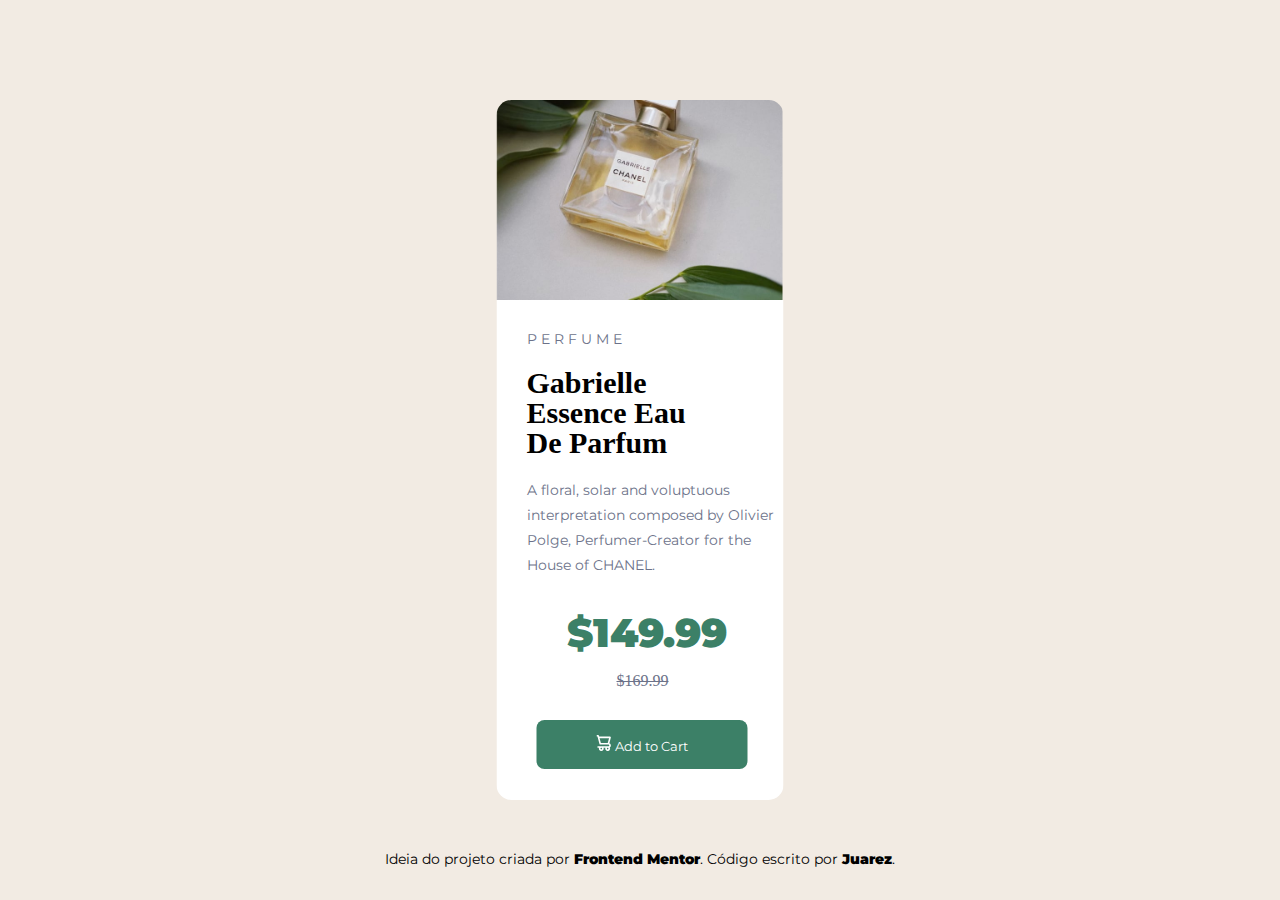
==== projeto-01/index.html @ 6459796d "Ajustes." ====
<!DOCTYPE html>
<html lang="en">

<head>
  <meta charset="UTF-8">
  <meta name="viewport" content="width=device-width, initial-scale=1.0">
  <link rel="icon" type="image/png" sizes="32x32" href="./imagens/favicon-32x32.png">
  <link rel="stylesheet" href="style.css">
  <link rel="stylesheet" href="media-query.css">
  <title>Frontend Mentor | Product preview card component</title>
</head>

<body>
  <main id="anuncio">

    <section id="imagem">
      <img src="./imagens/image-product-desktop.jpg" alt="foto-perfume">
    </section>
    <section id="principal">
      <p id="perfume">P E R F U M E </p>
      <h1>Gabrielle Essence Eau De Parfum</h1>
      <p id="explicacao">
        A floral, solar and voluptuous interpretation composed by Olivier Polge,
        Perfumer-Creator for the House of CHANEL.
      </p>
      <ul>
        <li id="preco1">$149.99</li>
        <li id="preco2"><s>$169.99</s></li>
      </ul>
      <button id="botao"> <svg id: icone width="15" height="16" xmlns="http://www.w3.org/2000/svg">
          <path
            d="M14.383 10.388a2.397 2.397 0 0 0-1.518-2.222l1.494-5.593a.8.8 0 0 0-.144-.695.8.8 0 0 0-.631-.28H2.637L2.373.591A.8.8 0 0 0 1.598 0H0v1.598h.983l1.982 7.4a.8.8 0 0 0 .799.59h8.222a.8.8 0 0 1 0 1.599H1.598a.8.8 0 1 0 0 1.598h.943a2.397 2.397 0 1 0 4.507 0h1.885a2.397 2.397 0 1 0 4.331-.376 2.397 2.397 0 0 0 1.12-2.021ZM11.26 7.99H4.395L3.068 3.196h9.477L11.26 7.991Zm-6.465 6.392a.8.8 0 1 1 0-1.598.8.8 0 0 1 0 1.598Zm6.393 0a.8.8 0 1 1 0-1.598.8.8 0 0 1 0 1.598Z"
            fill="#FFF" />
        </svg> Add to Cart</button>
    </section>

  </main>
  <footer id="creditos">
    <p>
      Ideia do projeto criada por <a href="https://www.frontendmentor.io?ref=challenge" target="_blank">Frontend
        Mentor</a>.
      Código escrito por <a href="#">Juarez</a>.
    </p>
  </footer>
</body>

</html>
---- projeto-01/style.css ----
@charset "utf-8";

@import url('https://fonts.googleapis.com/css2?family=Montserrat:wght@500;700&display=swap');

* {
    margin: 0px;
    padding: 0px;
    box-sizing: border-box;
}

body {
    background-color: hsl(30, 38%, 92%);
    height: 100vh;
    width: 100vw;
}

img {
    width: 350px;
    height:500px;
}

section#imagem {
    height: 500px;
}

main#anuncio {
    display: flex;
    position: absolute;
    overflow: hidden;
    top: 50%;
    left: 50%;
    transform: translate(-50%, -50%);
    border-radius: 15px;
    border: none;
}



section#principal {
    background-color: white;
    width: 300px;
    height: 500px;
}

#perfume {
    color: hsl(228, 12%, 48%);
    font-family: 'Montserrat', sans-serif;
    font-size: 14px;
    padding-top: 30px;
    padding-left: 30px;
    padding-bottom: 10px;
    margin-bottom: 0px;
}


section#principal h1 {
    padding-top: 10px;
    padding-left: 30px;
    margin-right: 70px;
    font-size: 30px;
    line-height: 30px;
}

#explicacao {
    font-size: 14px;
    line-height: 25px;
    color: hsl(228, 12%, 48%);
    padding-top: 20px;
    padding-left: 30px;
    font-family: 'Montserrat', sans-serif;
}

ul {
    padding-top: 30px;
    padding-left: 70px;
    list-style-type: none;
}

#preco1 {
    font-weight: 900;
    font-size: 40px;
    color: hsl(158, 36%, 37%);
    font-family: 'Montserrat', sans-serif;
}

#preco2 {
    padding-top: 15px;
    padding-left: 50px;
    color: hsl(228, 12%, 48%);
}

#botao {
    margin-top: 30px;
    margin-left: 40px;
    margin-bottom: 15px;
    padding-left: 60px;
    padding-right: 60px;
    padding-top: 15px;
    padding-bottom: 15px;
    background-color: hsl(158, 36%, 37%);
    color: white;
    border: none;
    border-radius: 8px;
    font-family: 'Montserrat', sans-serif;
}

#botao:hover {
    cursor: pointer;
    background-color: hsl(158, 35%, 24%);;
}



footer#creditos {
    width: 100%;
    height: 50px;
    position: absolute;
    bottom: 0;
    left: 0;
    margin-top: 0px;
    padding-top: 0px;
}

footer#creditos p {
    text-align: center;
    font-size: 14px;
    font-family: 'Montserrat', sans-serif;
}

footer#creditos a {
    text-decoration: none;
    color: black;
    font-weight: 900;
}

footer#creditos a:hover {
    text-decoration: underline;
}
---- projeto-01/media-query.css ----
@charset "utf-8";

@media screen  and (min-width: 375px) and (max-width: 1440px){
    main#anuncio {
        display: block;
        height: 700px;
        width: 287px;
    }

    section#principal {
        height: 700px;
        width: 287px;
    }


    img {
        display: none;
    }

    section#imagem {
        background-image: url('./imagens/image-product-mobile.jpg');
        background-repeat: no-repeat;
        background-size: contain;
        background-attachment: scroll;
        height:200px;
    }
    }
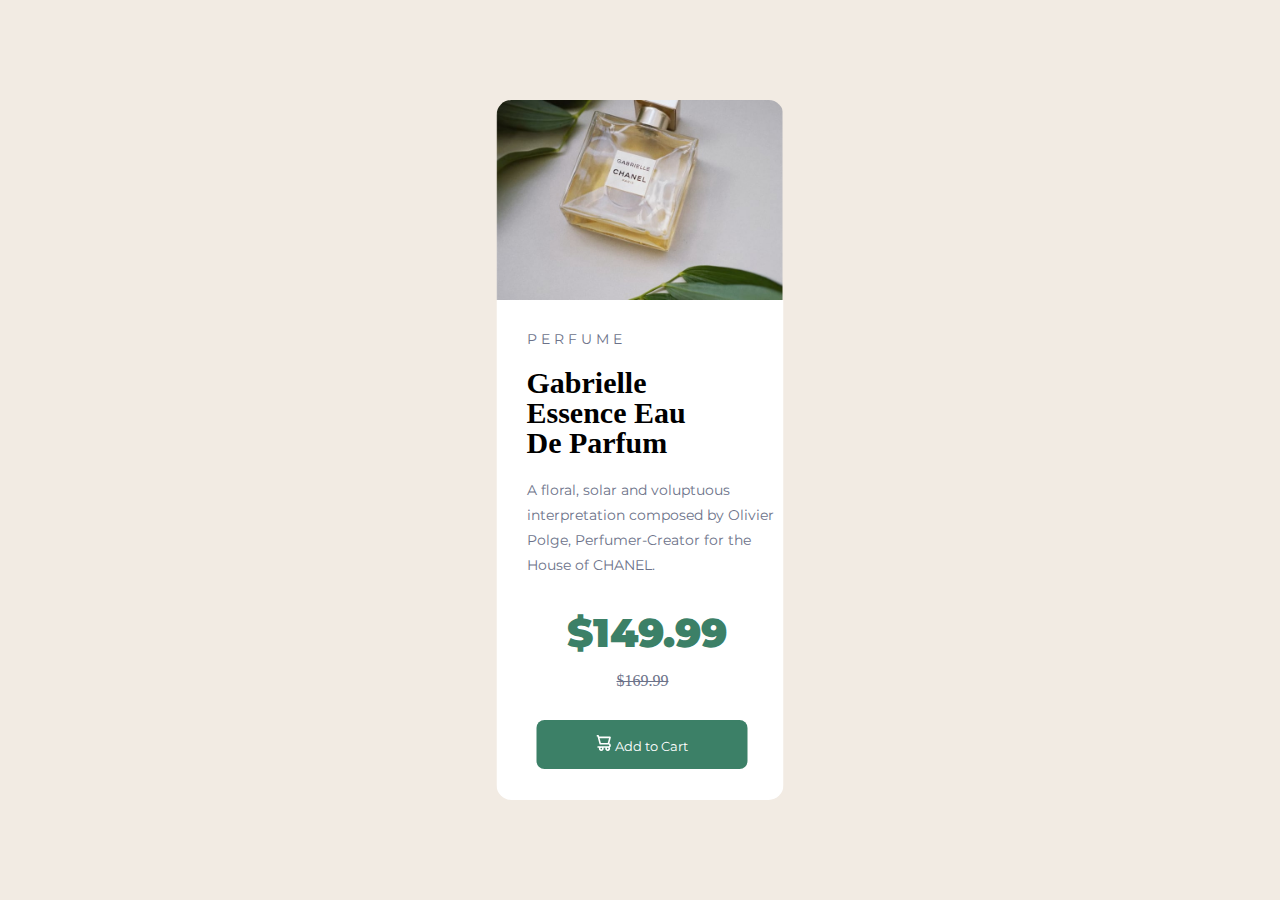
==== commit 51c88985: "Teste de compatibilidade com o media query." ====
--- a/projeto-01/index.html
+++ b/projeto-01/index.html
@@ -1,20 +1,20 @@
 <!DOCTYPE html>
-<html lang="en">
+<html lang="pt-br">
 
 <head>
   <meta charset="UTF-8">
   <meta name="viewport" content="width=device-width, initial-scale=1.0">
-  <link rel="icon" type="image/png" sizes="32x32" href="./imagens/favicon-32x32.png">
+  <link rel="icon" type="image/png" sizes="32x32" href="imagens/favicon-32x32.png">
   <link rel="stylesheet" href="style.css">
   <link rel="stylesheet" href="media-query.css">
-  <title>Frontend Mentor | Product preview card component</title>
+  <title>Product preview card component</title>
 </head>
 
 <body>
   <main id="anuncio">
 
     <section id="imagem">
-      <img src="./imagens/image-product-desktop.jpg" alt="foto-perfume">
+      <img src="imagens/image-product-desktop.jpg" alt="foto-perfume">
     </section>
     <section id="principal">
       <p id="perfume">P E R F U M E </p>
@@ -35,13 +35,6 @@
     </section>
 
   </main>
-  <footer id="creditos">
-    <p>
-      Ideia do projeto criada por <a href="https://www.frontendmentor.io?ref=challenge" target="_blank">Frontend
-        Mentor</a>.
-      Código escrito por <a href="#">Juarez</a>.
-    </p>
-  </footer>
 </body>
 
 </html>--- a/projeto-01/media-query.css
+++ b/projeto-01/media-query.css
@@ -18,7 +18,7 @@
     }
 
     section#imagem {
-        background-image: url('./imagens/image-product-mobile.jpg');
+        background-image: url('imagens/image-product-mobile.jpg');
         background-repeat: no-repeat;
         background-size: contain;
         background-attachment: scroll;
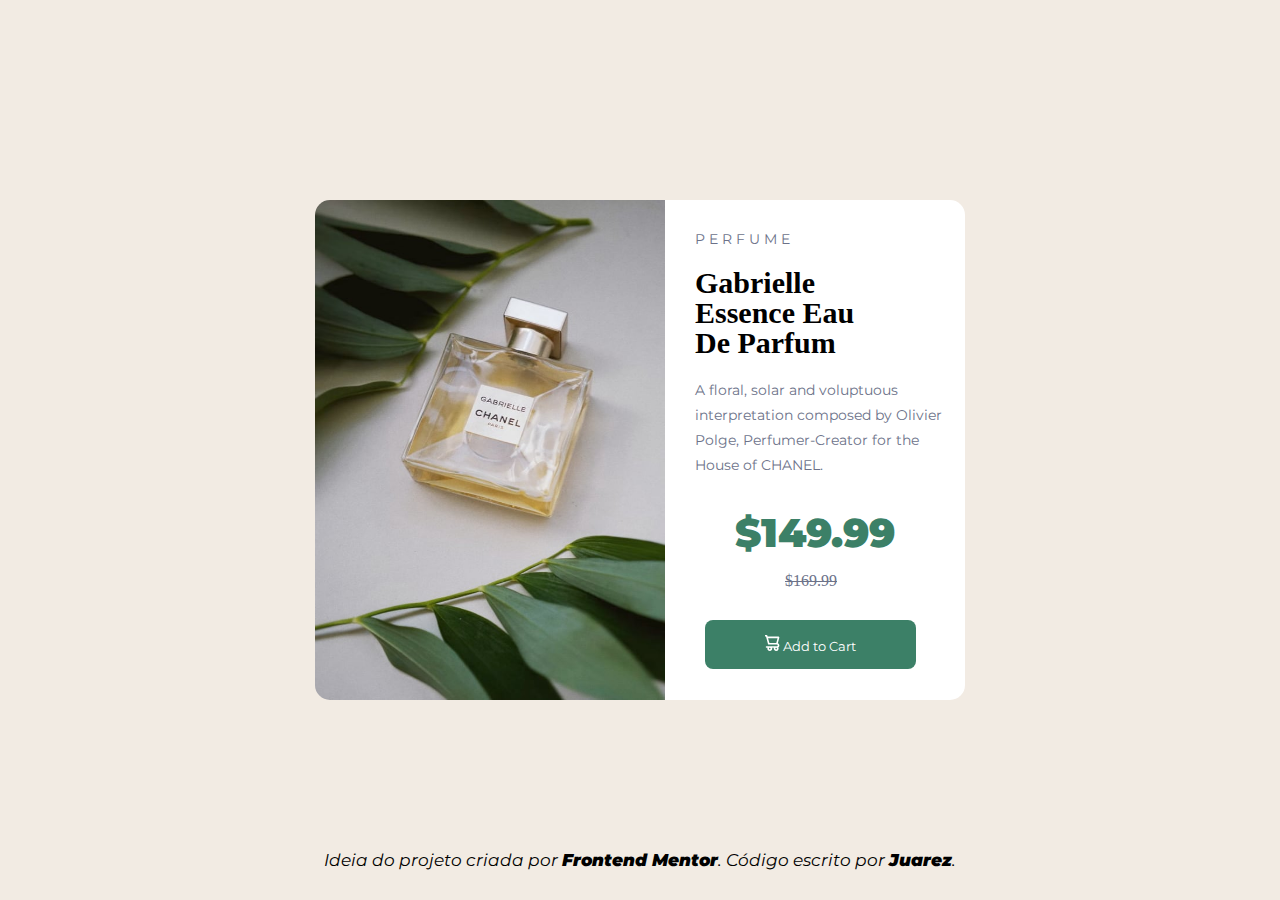
==== commit 868e95ca: "Fiz mudanças de media queries no footer." ====
--- a/projeto-01/index.html
+++ b/projeto-01/index.html
@@ -35,6 +35,16 @@
     </section>
 
   </main>
+
+  <footer id="creditos">
+    <p>
+      <i>
+        Ideia do projeto criada por <a href="https://www.frontendmentor.io?ref=challenge" target="_blank">Frontend
+          Mentor</a>.
+        Código escrito por <a href="#">Juarez</a>.
+      </i>
+    </p>
+  </footer>
 </body>
 
 </html>--- a/projeto-01/style.css
+++ b/projeto-01/style.css
@@ -123,7 +123,7 @@
 
 footer#creditos p {
     text-align: center;
-    font-size: 14px;
+    font-size: 17px;
     font-family: 'Montserrat', sans-serif;
 }
 
--- a/projeto-01/media-query.css
+++ b/projeto-01/media-query.css
@@ -1,6 +1,6 @@
 @charset "utf-8";
 
-@media screen  and (min-width: 375px) and (max-width: 1440px){
+@media screen  and (min-width: 375px) and (max-width: 768px){
     main#anuncio {
         display: block;
         height: 700px;
@@ -24,5 +24,11 @@
         background-attachment: scroll;
         height:200px;
     }
+
+    footer#creditos {
+        padding-top: 600px;
+        margin-top: 600px;
+    }
     }
 
+
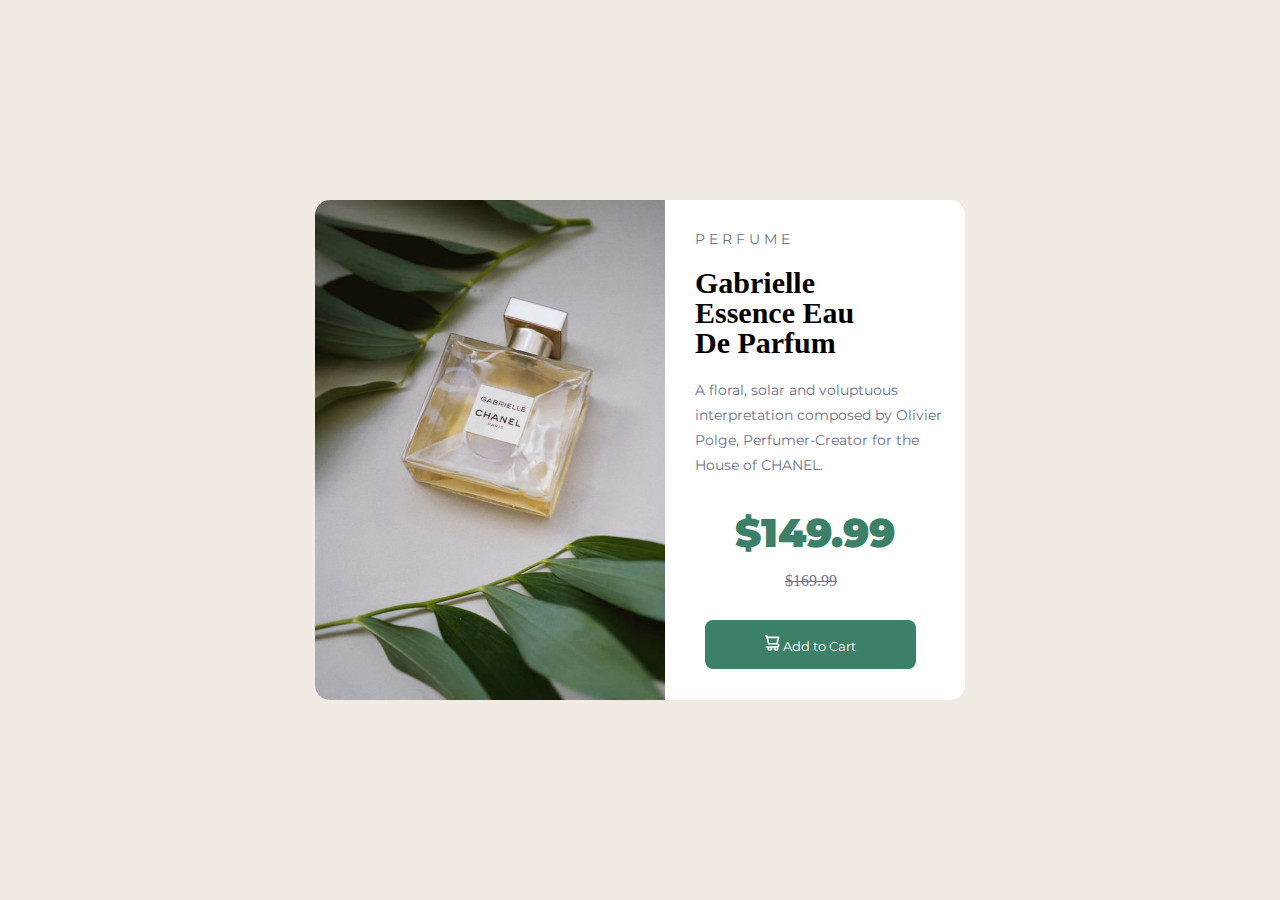
==== commit 7f3c07b4: "." ====
--- a/projeto-01/index.html
+++ b/projeto-01/index.html
@@ -36,15 +36,6 @@
 
   </main>
 
-  <footer id="creditos">
-    <p>
-      <i>
-        Ideia do projeto criada por <a href="https://www.frontendmentor.io?ref=challenge" target="_blank">Frontend
-          Mentor</a>.
-        Código escrito por <a href="#">Juarez</a>.
-      </i>
-    </p>
-  </footer>
 </body>
 
 </html>--- a/projeto-01/style.css
+++ b/projeto-01/style.css
@@ -116,9 +116,6 @@
     height: 50px;
     position: absolute;
     bottom: 0;
-    left: 0;
-    margin-top: 0px;
-    padding-top: 0px;
 }
 
 footer#creditos p {
--- a/projeto-01/media-query.css
+++ b/projeto-01/media-query.css
@@ -26,8 +26,10 @@
     }
 
     footer#creditos {
-        padding-top: 600px;
-        margin-top: 600px;
+        position: relative;
+        padding-top: 820px;
+        padding-left: 20px;
+        padding-right: 20px;
     }
     }
 
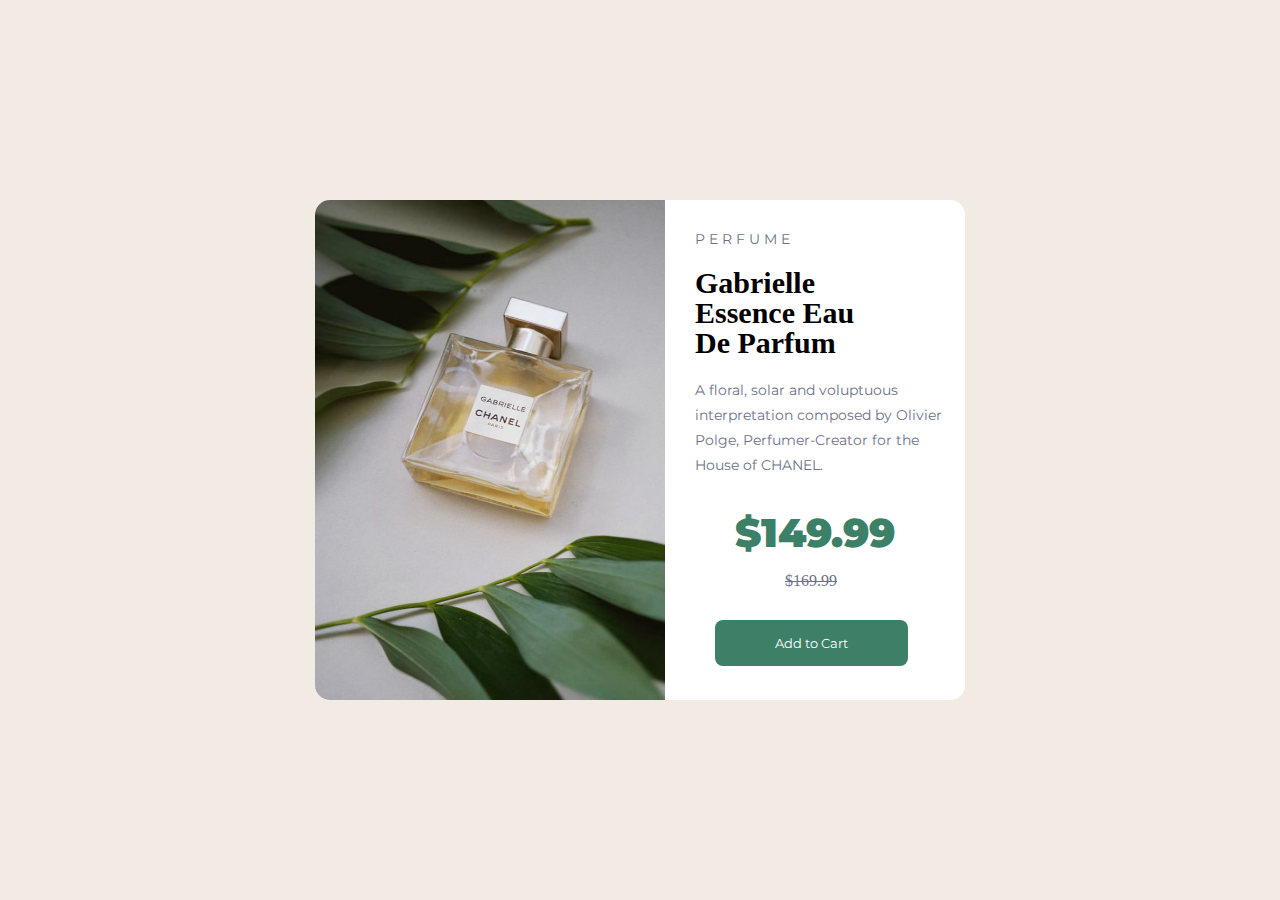
==== commit 0f6f09e4: "." ====
--- a/projeto-01/index.html
+++ b/projeto-01/index.html
@@ -27,11 +27,7 @@
         <li id="preco1">$149.99</li>
         <li id="preco2"><s>$169.99</s></li>
       </ul>
-      <button id="botao"> <svg id: icone width="15" height="16" xmlns="http://www.w3.org/2000/svg">
-          <path
-            d="M14.383 10.388a2.397 2.397 0 0 0-1.518-2.222l1.494-5.593a.8.8 0 0 0-.144-.695.8.8 0 0 0-.631-.28H2.637L2.373.591A.8.8 0 0 0 1.598 0H0v1.598h.983l1.982 7.4a.8.8 0 0 0 .799.59h8.222a.8.8 0 0 1 0 1.599H1.598a.8.8 0 1 0 0 1.598h.943a2.397 2.397 0 1 0 4.507 0h1.885a2.397 2.397 0 1 0 4.331-.376 2.397 2.397 0 0 0 1.12-2.021ZM11.26 7.99H4.395L3.068 3.196h9.477L11.26 7.991Zm-6.465 6.392a.8.8 0 1 1 0-1.598.8.8 0 0 1 0 1.598Zm6.393 0a.8.8 0 1 1 0-1.598.8.8 0 0 1 0 1.598Z"
-            fill="#FFF" />
-        </svg> Add to Cart</button>
+      <button id="botao">  <p>Add to Cart</p></button>
     </section>
 
   </main>
--- a/projeto-01/style.css
+++ b/projeto-01/style.css
@@ -91,7 +91,7 @@
 
 #botao {
     margin-top: 30px;
-    margin-left: 40px;
+    margin-left: 50px;
     margin-bottom: 15px;
     padding-left: 60px;
     padding-right: 60px;
--- a/projeto-01/media-query.css
+++ b/projeto-01/media-query.css
@@ -3,8 +3,9 @@
 @media screen  and (min-width: 375px) and (max-width: 768px){
     main#anuncio {
         display: block;
-        height: 700px;
-        width: 287px;
+        height: 690px;
+        margin-top: 30px;
+
     }
 
     section#principal {
@@ -31,6 +32,9 @@
         padding-left: 20px;
         padding-right: 20px;
     }
+
+    p#explicacao {
+        padding-right: 30px;
     }
 
-
+}